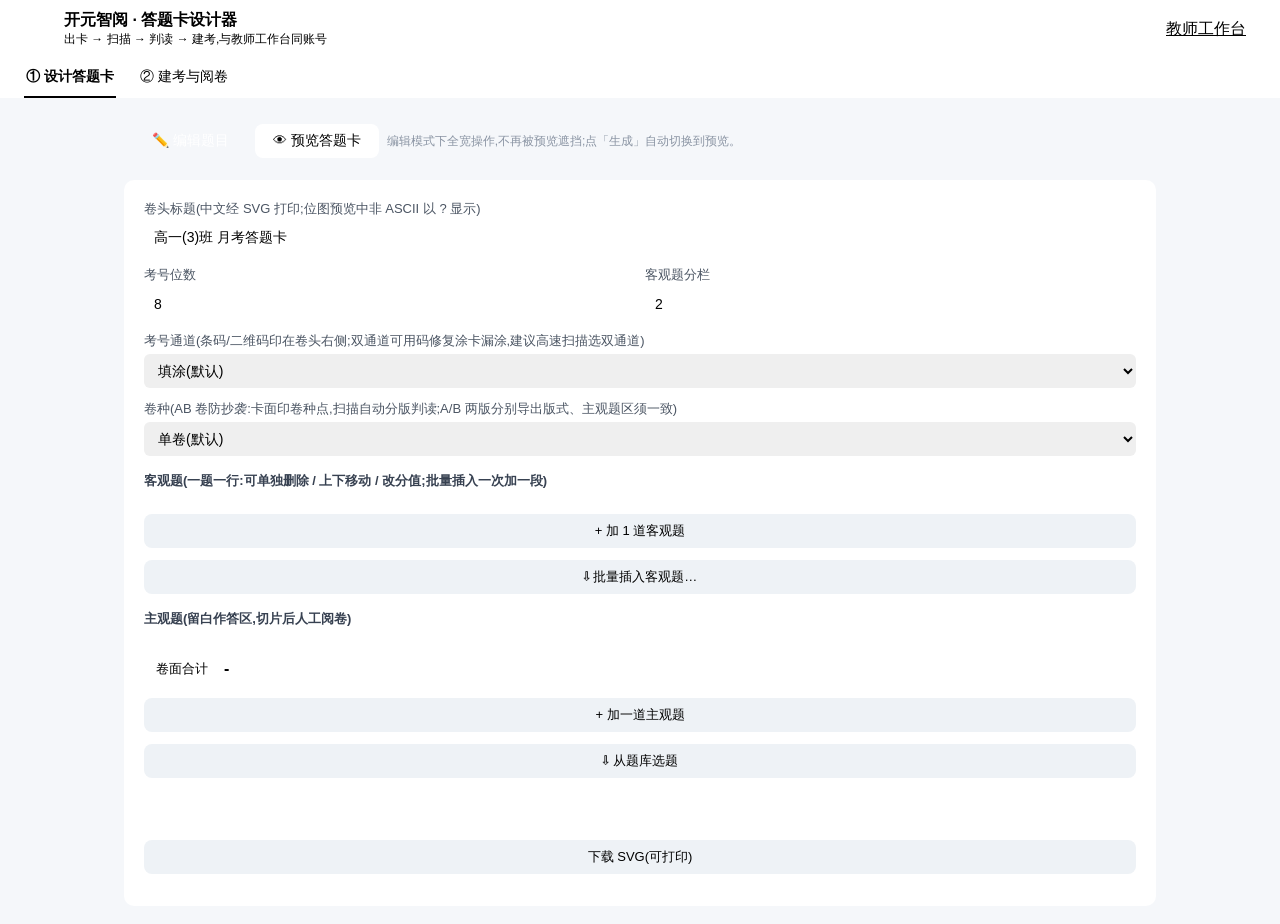
==== web/index.html @ 520ade44 "feat: 现实对齐批(评分颗粒度/按页归组/卷生命周期/AB卷/元数据/复核)" ====
<!DOCTYPE html>
<html lang="zh-CN">
<head>
<meta charset="UTF-8">
<meta name="viewport" content="width=device-width, initial-scale=1">
<title>OpenGrade · 答题卡设计器与考试工作台</title>
<link rel="stylesheet" href="/common.css">
<style>
  * { box-sizing:border-box; }
  body { margin:0; font-family:"Segoe UI","PingFang SC","Microsoft YaHei",sans-serif; color:var(--ink); background:#f5f7fa; }
  header { display:flex; align-items:center; gap:10px; padding:10px 24px; background:#fff; border-bottom:1px solid var(--line); position:sticky; top:0; z-index:10; }
  header .mark { width:30px; height:30px; border-radius:8px; background:var(--brand); color:#fff; display:grid; place-items:center; font-size:15px; font-weight:700; }
  header h1 { margin:0; font-size:16px; }
  header .sub { font-size:12px; color:var(--text2); }
  nav.tabs { display:flex; gap:22px; padding:0 24px; background:#fff; border-bottom:1px solid var(--line); position:sticky; top:51px; z-index:10; }
  nav.tabs button { border:0; background:none; padding:10px 2px; font-size:14px; cursor:pointer; color:var(--ink); border-bottom:2px solid transparent; }
  nav.tabs button.active { color:var(--brand); border-bottom-color:var(--brand); font-weight:600; }
  main { padding:18px 24px; max-width:1080px; margin:0 auto; }
  main[hidden] { display:none; }
  .panel { background:#fff; border:1px solid var(--line); border-radius:10px; padding:20px; }
  /* 双模式:编辑(全宽表单,行按钮永不被预览遮挡)/ 预览(全宽卡面) */
  .modebar { display:flex; gap:8px; align-items:center; margin-bottom:14px; position:sticky; top:96px; z-index:5;
    background:var(--bg); padding:8px 10px; border-radius:8px; }
  .modebar button { padding:8px 18px; border:1px solid var(--line); border-radius:8px; background:#fff; font-size:14px; cursor:pointer; }
  .modebar button.active { background:var(--brand); border-color:var(--brand); color:#fff; }
  #tab-design[data-mode="edit"] .preview-wrap { display:none; }
  #tab-design[data-mode="preview"] .controls { display:none; }
  .preview-wrap { display:grid; gap:8px; align-content:start; }
  .controls { display:grid; gap:12px; }
  label { font-size:13px; color:#4b5563; display:grid; gap:4px; }
  input, select, textarea { padding:8px 10px; border:1px solid var(--line); border-radius:6px; font-size:14px; font-family:inherit; }
  button.primary { padding:10px 14px; border:0; border-radius:8px; background:var(--brand); color:#fff; font-size:14px; cursor:pointer; }
  button.secondary { padding:8px 12px; border:1px solid var(--line); border-radius:8px; background:#eef2f6; color:var(--ink); font-size:13px; cursor:pointer; }
  .spec { display:grid; grid-template-columns:26px 1fr 0.8fr 0.8fr auto auto auto; gap:5px; align-items:center; margin-bottom:5px; }
  .spec input, .spec select { padding:6px; }
  .spec .qno { font-size:12px; color:var(--text2); text-align:center; }
  .spec .know { grid-column:1/-1; }
  .spec .mv { border:0; background:none; color:var(--text2); cursor:pointer; font-size:12px; padding:2px 3px; }
  .spec .mv:hover { color:var(--brand); }
  .del { border:0; background:none; color:var(--bad); cursor:pointer; font-size:15px; }
  .totalbar { display:flex; gap:16px; align-items:center; font-size:13px; color:var(--ink); background:var(--brand-light); border-radius:8px; padding:8px 12px; }
  .totalbar b { color:var(--brand); font-size:16px; }
  .group-title { font-size:13px; font-weight:600; color:#374151; margin-top:4px; }
  .preview { min-height:60vh; overflow:auto; display:grid; place-items:start center; }
  .preview svg { height:84vh; max-width:100%; box-shadow:0 6px 24px rgba(16,24,40,.12); border-radius:4px; background:#fff; }
  .hint { font-size:12px; color:#8a94a3; margin:0; }
  .ok { color:var(--brand); font-size:13px; }
  .err { color:#c2410c; font-size:13px; white-space:pre-wrap; }
  table { width:100%; border-collapse:collapse; font-size:13px; }
  td, th { border-bottom:1px solid var(--line); padding:6px 8px; text-align:left; }
  a { color:var(--brand); }
</style>
</head>
<body>
<header>
  <span class="mark">开</span>
  <div><h1>开元智阅 · 答题卡设计器</h1><div class="sub">出卡 → 扫描 → 判读 → 建考,与教师工作台同账号</div></div>
  <span style="flex:1"></span>
  <a href="/teacher.html">教师工作台</a>
  <span class="u" id="ogUser" style="font-size:13px;color:var(--text2)"></span>
</header>
<nav class="tabs">
  <button class="active" data-tab="design">① 设计答题卡</button>
  <button data-tab="exam">② 建考与阅卷</button>
</nav>

<main id="tab-design" data-mode="edit">
  <div class="modebar">
    <button id="modeEdit" class="active" onclick="setDesignMode('edit')">✏️ 编辑题目</button>
    <button id="modePreview" onclick="setDesignMode('preview')">👁 预览答题卡</button>
    <span class="hint">编辑模式下全宽操作,不再被预览遮挡;点「生成」自动切换到预览。</span>
  </div>
  <section class="panel controls">
    <label>卷头标题(中文经 SVG 打印;位图预览中非 ASCII 以 ? 显示)
      <input id="title" value="高一(3)班 月考答题卡">
    </label>
    <div style="display:grid; grid-template-columns:1fr 1fr; gap:10px">
      <label>考号位数 <input id="reg" type="number" value="8" min="0" max="12"></label>
      <label>客观题分栏 <input id="columns" type="number" value="2" min="1" max="4"></label>
    </div>
    <label>考号通道(条码/二维码印在卷头右侧;双通道可用码修复涂卡漏涂,建议高速扫描选双通道)
      <select id="regMode">
        <option value="fill">填涂(默认)</option>
        <option value="fill+barcode">填涂 + 条码(双通道,推荐)</option>
        <option value="fill+qr">填涂 + 二维码(双通道)</option>
        <option value="barcode">仅条码</option>
        <option value="qr">仅二维码</option>
      </select>
    </label>
    <label>卷种(AB 卷防抄袭:卡面印卷种点,扫描自动分版判读;A/B 两版分别导出版式、主观题区须一致)
      <select id="variant">
        <option value="">单卷(默认)</option>
        <option value="A">A 卷</option>
        <option value="B">B 卷</option>
      </select>
    </label>
    <div class="group-title">客观题(一题一行:可单独删除 / 上下移动 / 改分值;批量插入一次加一段)</div>
    <div id="objSpecs"></div>
    <button class="secondary" onclick="addObj()">+ 加 1 道客观题</button>
    <button class="secondary" onclick="batchObj()">⇩ 批量插入客观题…</button>
    <div class="group-title">主观题(留白作答区,切片后人工阅卷)</div>
    <div id="subSpecs"></div>
    <div class="totalbar">卷面合计 <b id="totalScore">-</b><span class="hint" id="totalDetail"></span></div>
    <button class="secondary" onclick="addSub()">+ 加一道主观题</button>
    <button class="secondary" id="bankPickBtn" onclick="pickBank()">⇩ 从题库选题</button>
    <div id="bankPick" hidden style="border:1px solid var(--line);border-radius:8px;padding:10px;max-height:300px;overflow:auto"></div>
    <button class="primary" id="gen">生成 / 刷新预览</button>
    <button class="secondary" id="download" disabled>下载 SVG(可打印)</button>
    <div class="err" id="designMsg"></div>
  </section>
  <div class="preview-wrap">
    <div id="pageTabs" class="hint no-print" style="min-height:20px"></div>
    <div style="display:flex; gap:8px" class="no-print">
      <button class="secondary" onclick="setDesignMode('edit')">✏️ 返回编辑</button>
      <span style="flex:1"></span>
      <button class="secondary" id="download2" onclick="document.getElementById('download').click()" disabled>下载 SVG(可打印)</button>
    </div>
    <section class="panel preview" id="preview">点击"生成"预览</section>
  </div>
</main>

<main id="tab-exam" hidden>
  <section class="panel controls">
    <div class="group-title">创建考试</div>
    <label>版式 JSON(设计器生成的可整段粘贴过来)
      <textarea id="examLayout" rows="8" placeholder='{"version":2, ...}'></textarea>
    </label>
    <label>客观题参考答案(JSON 数组,如 ["A","T","AC",...];判断题用 T/F,多选题如 "AC")
      <textarea id="examKey" rows="3" placeholder='["A","B","T",...]'></textarea>
    </label>
    <button class="secondary" onclick="bankKey()">⇩ 从题库带出客观题答案</button>
    <span class="hint">按版式题序生成;未从题库插入的题为 ?,请手工补齐后使用(会覆盖上面文本框)</span>
    <label>学科(教师按学科过滤考试,如 数学/语文/英语)
      <input id="examSubject" placeholder="数学">
    </label>
    <label>学生名册(可选,JSON 数组或 CSV"考号,姓名,班级";用于异常卷考号推荐指派)
      <textarea id="examRoster" rows="3" placeholder='[{"reg":"20250001","name":"李雷","class":"三年二班"}] 或 20250001,李雷,三年二班'></textarea>
    </label>
    <label>二值化方式
      <select id="threshold"><option value="otsu">全局 Otsu(常规扫描)</option><option value="adaptive">局部自适应(阴影/翻拍)</option></select>
    </label>
    <label>整卷扫描件(可多选;多页版式每名学生连续上传全部页,按份扫描的自然顺序即可)
      <input id="examImages" type="file" accept="image/png,image/jpeg" multiple>
    </label>
    <button class="primary" id="createExam">创建考试并切片</button>
    <p class="hint">也可在<a href="/teacher.html" target="_blank">教师工作台 → 新建考试</a>创建(版式已自动同步)。</p>
    <div class="err" id="examMsg"></div>
  </section>
  <section class="panel" style="flex:1">
    <div class="group-title">已创建的考试(数据在本机 data/ 目录)</div>
    <table id="examList"><tr><th>考试</th><th>时间</th><th>卷数</th><th>题型</th><th></th></tr></table>
  </section>
</main>

<script src="/common.js"></script>
<script>
const $ = id => document.getElementById(id);
OG.init();

// —— Tab 切换 ——
document.querySelectorAll("nav.tabs button").forEach(b => b.onclick = () => {
  document.querySelectorAll("nav.tabs button").forEach(x => x.classList.toggle("active", x === b));
  $("tab-design").hidden = b.dataset.tab !== "design";
  $("tab-exam").hidden = b.dataset.tab !== "exam";
  if (b.dataset.tab === "exam") refreshExams();
});

// —— 设计器:逐题编辑(一题一行,可单独删除/上下移动;批量插入一次加一段)——
function addObj(kind = "choice", options = 4, score = 2, knowledge = "") {
  const div = document.createElement("div");
  div.className = "spec";
  div.innerHTML = `
    <span class="qno"></span>
    <select class="k" title="题型">
      <option value="choice">单选</option><option value="judge">判断</option><option value="multiple">多选</option>
    </select>
    <input type="number" class="o" value="${options}" min="2" max="6" title="选项数">
    <input type="number" class="s" value="${score}" min="0.5" step="0.5" title="分值">
    <button class="mv" title="上移" onclick="moveSpec(this,-1)">▲</button>
    <button class="mv" title="下移" onclick="moveSpec(this,1)">▼</button>
    <button class="del" title="删除本题" onclick="delSpec(this)">×</button>
    <input type="text" class="kn know" placeholder="知识点标签(可空,多个用 , 或 、 分隔,如 函数、导数)" title="用于学情掌握度分析">`;
  div.querySelector(".k").value = kind;
  if (knowledge) div.querySelector(".kn").value = knowledge;
  syncObjRow(div);
  $("objSpecs").appendChild(div);
  refreshQnos(); updateTotal();
  return div;
}
function syncObjRow(div) {
  div.querySelector(".o").style.visibility = div.querySelector(".k").value === "judge" ? "hidden" : "visible";
  div.querySelector(".k").onchange = e => syncObjRow(e.target.closest(".spec"));
}
function batchObj() {
  const n = parseInt(prompt("批量插入几道客观题?(插入到列表末尾)", "20"), 10);
  if (!n || n < 1) return;
  const kind = (prompt("题型:choice(单选)/ judge(判断)/ multiple(多选)", "choice") || "choice").trim();
  const options = parseInt(prompt("每题选项数(判断题忽略)", "4"), 10) || 4;
  const score = parseFloat(prompt("每题分值", "2")) || 2;
  for (let i = 0; i < n; i++) addObj(kind, options, score);
}
function moveSpec(btn, dir) {
  const row = btn.closest(".spec"), parent = row.parentNode;
  if (dir < 0 && row.previousElementSibling) parent.insertBefore(row, row.previousElementSibling);
  if (dir > 0 && row.nextElementSibling) parent.insertBefore(row.nextElementSibling, row);
  refreshQnos();
}
function delSpec(btn) {
  btn.closest(".spec").remove();
  refreshQnos(); updateTotal();
}
function refreshQnos() {
  [...$("objSpecs").querySelectorAll(".spec")].forEach((row, i) => row.querySelector(".qno").textContent = i + 1);
}
// 卷面总分实时统计(客观分值之和 + 主观分值,拆小问取小问之和)
function updateTotal() {
  let n = 0, objTotal = 0, subTotal = 0;
  [...$("objSpecs").querySelectorAll(".spec")].forEach(row => {
    n++; objTotal += parseFloat(row.querySelector(".s").value) || 0;
  });
  [...$("subSpecs").querySelectorAll(".spec")].forEach(row => {
    n++;
    const parts = row.querySelector(".p").value.split(/[,，\s]+/).map(parseFloat).filter(x => x > 0);
    subTotal += parts.length ? parts.reduce((a, b) => a + b, 0) : (parseFloat(row.querySelector(".s").value) || 0);
  });
  const total = objTotal + subTotal;
  $("totalScore").textContent = total > 0 ? total + " 分" : "-";
  $("totalDetail").textContent = n ? `共 ${n} 题(客观 ${objTotal} 分 + 主观 ${subTotal} 分)` : "尚未添加题目";
}
function addSub(kind = "fillblank", label = "", score = 5, height = 16, parts = "", elective = "", knowledge = "") {
  const div = document.createElement("div");
  div.className = "spec";
  div.innerHTML = `
    <span class="qno"></span>
    <select class="k"><option value="fillblank">填空</option><option value="subjective">解答</option></select>
    <input type="text" class="l" value="${label}" placeholder="题干(可空)">
    <input type="number" class="s" value="${score}" title="满分">
    <button class="mv" title="上移" onclick="moveSpec(this,-1)">▲</button>
    <button class="mv" title="下移" onclick="moveSpec(this,1)">▼</button>
    <button class="del" title="删除本题" onclick="delSpec(this)">×</button>
    <input type="number" class="h" value="${height}" min="4" max="120" title="作答区高度 mm" style="grid-column:span 2">
    <input type="text" class="p" value="${parts}" placeholder="拆小问分值,如 6,5,6(留空=整题一问)">
    <input type="text" class="e" value="${elective}" placeholder="选做组(如 A;同组题互为多选一,2~4 道)" title="选做题:卡面印题号区,判分只取学生涂选的题">
    <input type="text" class="kn know" placeholder="知识点标签(可空,多个用 , 或 、 分隔)" title="用于学情掌握度分析">`;
  div.querySelector(".k").value = kind;
  if (knowledge) div.querySelector(".kn").value = knowledge;
  $("subSpecs").appendChild(div);
  updateTotal();
  return div;
}
for (let i = 0; i < 20; i++) addObj("choice", 4, 2);
for (let i = 0; i < 5; i++) addObj("judge", 2, 2);
for (let i = 0; i < 5; i++) addObj("multiple", 4, 2);
addSub("fillblank", "", 5, 16); addSub("subjective", "", 10, 42);

function buildLayout() {
  const questions = [];
  [...$("objSpecs").children].forEach((d, i) => {
    const kind = d.querySelector(".k").value;
    const options = +d.querySelector(".o").value, score = +d.querySelector(".s").value;
    const knowledge = d.querySelector(".kn").value.trim();
    const bankId = d.dataset.bankId || "";
    questions.push({ kind, options, score, knowledge, bankId });
  });
  const subjectives = [...$("subSpecs").children].map(d => {
    const subj = {
      kind: d.querySelector(".k").value, label: d.querySelector(".l").value,
      score: +d.querySelector(".s").value, heightMM: +d.querySelector(".h").value,
      knowledge: d.querySelector(".kn").value.trim(),
    };
    const parts = d.querySelector(".p").value.split(/[,，\s]+/).map(x => parseFloat(x)).filter(x => x > 0);
    if (parts.length) subj.parts = parts.map(s => ({ score: s })); // 版式 v3:一道大题拆多问分别给分
    const elective = d.querySelector(".e").value.trim();
    if (elective) subj.elective = elective; // 版式 v3:同组选做题,判分只取学生所涂题号
    if (d.dataset.bankId) subj.bankId = d.dataset.bankId; // 题库选题:建考后回记使用史
    return subj;
  });
  const regMode = $("regMode").value;
  const layout = { version: 2, title: $("title").value, regDigits: +$("reg").value, regMode, columns: +$("columns").value, questions, subjectives };
  if ($("variant").value) layout.variant = $("variant").value; // AB 卷:导出带卷种,母版即印卷种点(白卡也可分版)
  return layout;
}

// —— 校本题库选题:插入版式(题型/选项/分值/知识点随题带出),客观题答案随题记录 ——
let bankCache = [];
async function pickBank() {
  const box = $("bankPick");
  if (!box.hidden) { box.hidden = true; return; }
  box.hidden = false;
  box.innerHTML = `<p class="hint">题库加载中…(先到「教师工作台 → 题库」录入)</p>`;
  try { bankCache = await (await fetch("/api/v1/bank")).json(); } catch (e) { bankCache = []; }
  if (!bankCache.length) { box.innerHTML = `<p class="hint">题库为空。到「教师工作台 → 题库」录入后即可在此选题。</p>`; return; }
  const kn = { choice: "单选", judge: "判断", multiple: "多选", fillblank: "填空", subjective: "解答" };
  box.innerHTML = bankCache.map(it => `<label style="display:block;font-size:13px;padding:3px 0">
      <input type="checkbox" data-id="${it.id}">
      [${kn[it.kind] || it.kind}${it.options ? " " + it.options + "选" : ""} ${it.score || "?"} 分] ${it.stem || "(无题干)"}
      <span class="hint">答:${it.answer || "-"} · ${it.knowledge || ""}${it.difficulty ? " · " + it.difficulty : ""}</span>
    </label>`).join("") + `<button class="primary" onclick="insertBank()">插入所选</button> <span class="hint" id="pickMsg"></span>`;
}
function insertBank() {
  const boxes = [...document.querySelectorAll("#bankPick input[type=checkbox]:checked")];
  let n = 0;
  for (const cb of boxes) {
    const it = bankCache.find(x => x.id === cb.dataset.id);
    if (!it) continue;
    if (it.kind === "fillblank" || it.kind === "subjective") {
      const div = addSub(it.kind, it.stem, it.score || (it.kind === "fillblank" ? 5 : 10),
        it.kind === "fillblank" ? 16 : 42, "", "", it.knowledge);
      div.dataset.answer = it.answer || "";
      div.dataset.bankId = it.id; // 建考后自动回记「被本场考试使用」
    } else {
      const div = addObj(it.kind, it.options || 4, it.score || 2, it.knowledge);
      div.dataset.answer = it.answer || "";
      div.dataset.bankId = it.id;
    }
    n++;
  }
  $("pickMsg").textContent = `已插入 ${n} 题。客观题答案在「建考与阅卷」页用「从题库带出客观题答案」一键生成。`;
}

// 按当前版式客观题题序从题库带出参考答案(dataset.answer 随题库插入记录;缺答案的题为 ?)
function bankKey() {
  const key = [];
  [...$("objSpecs").children].forEach(d => { // 逐题模式:一题一行
    key.push(d.dataset.answer || "?");
  });
  $("examKey").value = JSON.stringify(key);
  $("examMsg").className = "ok";
  $("examMsg").textContent = `已按题库带出 ${key.length} 道客观题答案(?处请手工补齐)。`;
  stashLastKey();
}
// 答案随版式同步到教师工作台(og.lastKey):工作台「载入最近版式」时一并带出,建考零手填
function stashLastKey() {
  const raw = $("examKey").value.trim();
  if (!raw) return;
  try {
    const arr = JSON.parse(raw);
    if (Array.isArray(arr) && arr.every(v => typeof v === "string")) {
      localStorage.setItem("og.lastKey", JSON.stringify(arr.map(v => v.toUpperCase())));
    }
  } catch (_) { /* 手填中的半成品不阻断 */ }
}

let currentSVG = null;
function setDesignMode(mode) {
  const main = document.getElementById("tab-design");
  main.dataset.mode = mode;
  document.getElementById("modeEdit").classList.toggle("active", mode === "edit");
  document.getElementById("modePreview").classList.toggle("active", mode === "preview");
}
let pageCount = 1, pageNow = 1;
async function gen() {
  $("designMsg").textContent = "";
  const res = await fetch(`/api/v1/cards?page=${pageNow}`, { method: "POST", headers: { "Content-Type": "application/json" }, body: JSON.stringify({ layout: buildLayout() }) });
  if (!res.ok) { $("designMsg").className = "err"; $("designMsg").textContent = (await res.json()).error; return; }
  pageCount = +(res.headers.get("X-Pages") || 1);
  currentSVG = await res.text();
  $("preview").innerHTML = currentSVG;
  $("pageTabs").innerHTML = pageCount > 1
    ? `版式自动分 ${pageCount} 页(每生需连续扫描上传 ${pageCount} 页):` +
      [...Array(pageCount)].map((_, i) => `<button class="ghost ${i + 1 === pageNow ? 'primary' : ''}" style="margin-left:6px" onclick="gotoPage(${i + 1})">第 ${i + 1} 页</button>`).join("")
    : "";
  $("download").disabled = false;
  $("download2").disabled = false;
  $("examLayout").value = JSON.stringify(buildLayout());
  localStorage.setItem("og.lastLayout", $("examLayout").value); // 供教师工作台「新建考试」一键载入
  setDesignMode("preview"); // 生成成功自动切到预览
  $("designMsg").className = "ok";
  $("designMsg").textContent = pageCount > 1
    ? `已生成。内容超出单页,已自动分 ${pageCount} 页(A4):第 2 页起重印考号与条码,扫描时每名学生连续 ${pageCount} 页上传即可。版式 JSON 已同步到「建考与阅卷」页。`
    : "已生成。版式 JSON 已同步到「建考与阅卷」页。";
}
async function gotoPage(k) { pageNow = k; await gen(); }
$("gen").onclick = () => { pageNow = 1; return gen(); };
$("download").onclick = () => {
  const blob = new Blob([currentSVG], { type: "image/svg+xml" });
  const a = document.createElement("a");
  a.href = URL.createObjectURL(blob); a.download = "opengrade-sheet.svg"; a.click();
  URL.revokeObjectURL(a.href);
};

// —— 建考与阅卷 ——
$("createExam").onclick = async () => {
  $("examMsg").className = "err"; $("examMsg").textContent = "";
  try {
    const layout = JSON.parse($("examLayout").value);
    const key = JSON.parse($("examKey").value);
    const files = $("examImages").files;
    if (!files.length) throw new Error("请选择至少一张整卷扫描件");
    const fd = new FormData();
    fd.append("layout", JSON.stringify(layout));
    fd.append("key", JSON.stringify(key));
    fd.append("threshold", $("threshold").value);
    const rosterText = $("examRoster").value.trim();
    if (rosterText) fd.append("roster", rosterText);
    if ($("examSubject").value.trim()) fd.append("subject", $("examSubject").value.trim());
    for (const f of files) fd.append("images", f);
    const r = await fetch("/api/v1/exams", { method: "POST", body: fd });
    const j = await r.json();
    if (!r.ok) throw new Error(j.error);
    $("examMsg").className = "ok";
    $("examMsg").textContent = `考试 ${j.id} 已创建:${j.students} 卷,客观 ${j.objectiveCount} 题,主观 ${j.subjectiveCount} 题。`;
    refreshExams();
  } catch (e) { $("examMsg").textContent = e.message; }
};

async function refreshExams() {
  const list = await (await fetch("/api/v1/exams")).json();
  const t = $("examList");
  t.innerHTML = "<tr><th>考试</th><th>时间</th><th>卷数</th><th>题型</th><th>操作</th></tr>";
  for (const e of list) {
    const tr = document.createElement("tr");
    tr.innerHTML = `<td>${e.id}</td><td>${e.createdAt}</td><td>${e.students}</td>
      <td>${e.subject ? e.subject + " · " : ""}客观 ${e.objective} + 主观 ${e.subjective}</td>
      <td style="display:flex;gap:12px;flex-wrap:wrap;align-items:center">
        <a href="/grader.html?exam=${e.id}">阅卷</a>
        <a href="/api/v1/exams/${e.id}/export.xlsx">成绩册</a>
        <details class="more"><summary>更多</summary><div class="menu">
          <a href="/api/v1/exams/${e.id}/review.pptx">讲评课件</a>
          <a href="/api/v1/exams/${e.id}/export.zip">数据包</a>
          <a href="#" class="danger" onclick="delExam('${e.id}');return false">删除</a>
        </div></details>
      </td>`;
    t.appendChild(tr);
  }
  if (!list.length) t.insertAdjacentHTML("beforeend", "<tr><td colspan='5'><div class='empty' style='padding:26px 0'><div class='pic'>🗂️</div>当前暂无考试~ 先在设计页生成版式,再回到本页创建考试</div></td></tr>");
}
async function delExam(id) {
  if (!confirm(`删除考试 ${id} 及其全部数据?此操作不可恢复。`)) return;
  const r = await fetch(`/api/v1/exams/${id}`, { method: "DELETE" });
  if (r.ok) refreshExams();
}
</script>
</body>
</html>
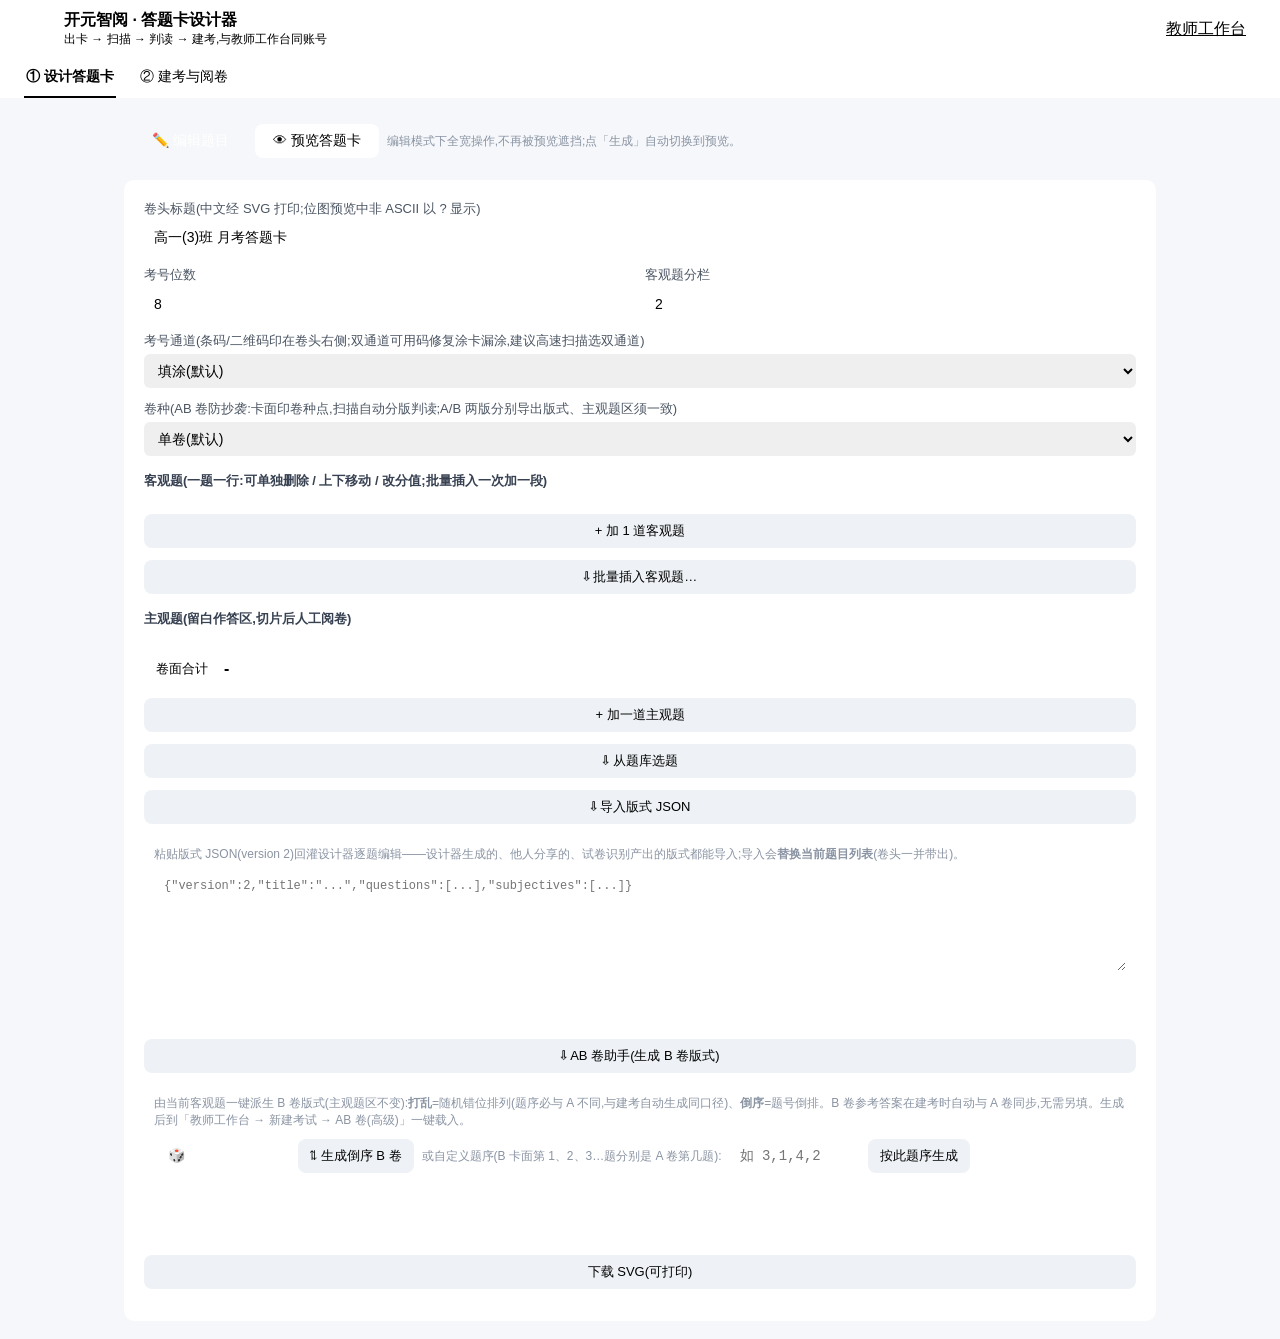
==== commit 5172888c: "feat(server): 强化安全与可靠性(PBKDF2 升级、登录限速、备份恢复、原子落盘)" ====
--- a/web/index.html
+++ b/web/index.html
@@ -104,6 +104,27 @@
     <button class="secondary" onclick="addSub()">+ 加一道主观题</button>
     <button class="secondary" id="bankPickBtn" onclick="pickBank()">⇩ 从题库选题</button>
     <div id="bankPick" hidden style="border:1px solid var(--line);border-radius:8px;padding:10px;max-height:300px;overflow:auto"></div>
+    <button class="secondary" onclick="toggleImportPanel()">⇩ 导入版式 JSON</button>
+    <div id="importPanel" hidden style="border:1px solid var(--line);border-radius:8px;padding:10px;display:grid;gap:8px">
+      <p class="hint">粘贴版式 JSON(version 2)回灌设计器逐题编辑——设计器生成的、他人分享的、试卷识别产出的版式都能导入;导入会<b>替换当前题目列表</b>(卷头一并带出)。</p>
+      <textarea id="importJSON" rows="6" placeholder='{"version":2,"title":"...","questions":[...],"subjectives":[...]}' style="font-family:monospace;font-size:12px"></textarea>
+      <div style="display:flex;gap:8px;align-items:center">
+        <button class="primary" onclick="importLayoutJSON()">导入并重建题目</button>
+        <span class="hint" id="importMsg"></span>
+      </div>
+    </div>
+    <button class="secondary" onclick="toggleABHelper()">⇩ AB 卷助手(生成 B 卷版式)</button>
+    <div id="abHelper" hidden style="border:1px solid var(--line);border-radius:8px;padding:10px;display:grid;gap:8px">
+      <p class="hint">由当前客观题一键派生 B 卷版式(主观题区不变):<b>打乱</b>=随机错位排列(题序必与 A 不同,与建考自动生成同口径)、<b>倒序</b>=题号倒排。B 卷参考答案在建考时自动与 A 卷同步,无需另填。生成后到「教师工作台 → 新建考试 → AB 卷(高级)」一键载入。</p>
+      <div style="display:flex;gap:8px;align-items:center;flex-wrap:wrap">
+        <button class="primary" onclick="makeBV('shuffle')">🎲 生成打乱 B 卷</button>
+        <button class="secondary" onclick="makeBV('reverse')">⇅ 生成倒序 B 卷</button>
+        <span class="hint">或自定义题序(B 卡面第 1、2、3…题分别是 A 卷第几题):</span>
+        <input id="abOrder" placeholder="如 3,1,4,2" style="width:130px;font-family:monospace">
+        <button class="secondary" onclick="makeBV('custom')">按此题序生成</button>
+      </div>
+      <div class="hint" id="abResult"></div>
+    </div>
     <button class="primary" id="gen">生成 / 刷新预览</button>
     <button class="secondary" id="download" disabled>下载 SVG(可打印)</button>
     <div class="err" id="designMsg"></div>
@@ -125,8 +146,8 @@
     <label>版式 JSON(设计器生成的可整段粘贴过来)
       <textarea id="examLayout" rows="8" placeholder='{"version":2, ...}'></textarea>
     </label>
-    <label>客观题参考答案(JSON 数组,如 ["A","T","AC",...];判断题用 T/F,多选题如 "AC")
-      <textarea id="examKey" rows="3" placeholder='["A","B","T",...]'></textarea>
+    <label>客观题参考答案(可留空后补;JSON 数组如 ["A","T","AC",...];判断题用 T/F,多选题如 "AC";空位填 "" 表示该题不判分)
+      <textarea id="examKey" rows="3" placeholder='["A","B","T",...] 或留空(考试详情可后补)'></textarea>
     </label>
     <button class="secondary" onclick="bankKey()">⇩ 从题库带出客观题答案</button>
     <span class="hint">按版式题序生成;未从题库插入的题为 ?,请手工补齐后使用(会覆盖上面文本框)</span>
@@ -139,8 +160,8 @@
     <label>二值化方式
       <select id="threshold"><option value="otsu">全局 Otsu(常规扫描)</option><option value="adaptive">局部自适应(阴影/翻拍)</option></select>
     </label>
-    <label>整卷扫描件(可多选;多页版式每名学生连续上传全部页,按份扫描的自然顺序即可)
-      <input id="examImages" type="file" accept="image/png,image/jpeg" multiple>
+    <label>整卷扫描件(可选;现在不传=先建档,考后到教师工作台「考试详情 → 扫描上传」续传;支持 PNG/JPG/多页 PDF)
+      <input id="examImages" type="file" accept="image/png,image/jpeg,application/pdf" multiple>
     </label>
     <button class="primary" id="createExam">创建考试并切片</button>
     <p class="hint">也可在<a href="/teacher.html" target="_blank">教师工作台 → 新建考试</a>创建(版式已自动同步)。</p>
@@ -329,14 +350,18 @@
   $("examMsg").textContent = `已按题库带出 ${key.length} 道客观题答案(?处请手工补齐)。`;
   stashLastKey();
 }
-// 答案随版式同步到教师工作台(og.lastKey):工作台「载入最近版式」时一并带出,建考零手填
+// 答案随版式同步到教师工作台(og.lastKey):工作台「载入最近版式」时一并带出,建考零手填。
+// 存储带版式指纹与题数:工作台载入时校验,版式变更后不再把旧答案按下标套进新题序
+// (否则全班按错答案判分)。
 function stashLastKey() {
   const raw = $("examKey").value.trim();
   if (!raw) return;
   try {
     const arr = JSON.parse(raw);
+    const layout = $("examLayout").value.trim();
     if (Array.isArray(arr) && arr.every(v => typeof v === "string")) {
-      localStorage.setItem("og.lastKey", JSON.stringify(arr.map(v => v.toUpperCase())));
+      const payload = { sig: layout ? OG.strHash(layout) : "", n: arr.length, arr: arr.map(v => v.toUpperCase()) };
+      localStorage.setItem("og.lastKey", JSON.stringify(payload));
     }
   } catch (_) { /* 手填中的半成品不阻断 */ }
 }
@@ -384,9 +409,16 @@
   $("examMsg").className = "err"; $("examMsg").textContent = "";
   try {
     const layout = JSON.parse($("examLayout").value);
-    const key = JSON.parse($("examKey").value);
+    // 与工作台「新建考试」同口径:答案与扫描件都可后补(创建即建档),
+    // 扫描件支持 PNG/JPG/PDF,考后到教师工作台「考试详情」批量上传。
+    let key = [];
+    const keyRaw = $("examKey").value.trim();
+    if (keyRaw) {
+      try { key = JSON.parse(keyRaw); } catch (_) { throw new Error("参考答案不是合法 JSON 数组(可留空后补,如 [\"A\",\"B\",\"T\"]"); }
+    } else {
+      key = new Array((layout.questions || []).length).fill("");
+    }
     const files = $("examImages").files;
-    if (!files.length) throw new Error("请选择至少一张整卷扫描件");
     const fd = new FormData();
     fd.append("layout", JSON.stringify(layout));
     fd.append("key", JSON.stringify(key));
@@ -399,7 +431,7 @@
     const j = await r.json();
     if (!r.ok) throw new Error(j.error);
     $("examMsg").className = "ok";
-    $("examMsg").textContent = `考试 ${j.id} 已创建:${j.students} 卷,客观 ${j.objectiveCount} 题,主观 ${j.subjectiveCount} 题。`;
+    $("examMsg").textContent = `考试 ${j.id} 已创建(${j.stageLabel}):${j.students} 卷,客观 ${j.objectiveCount} 题,主观 ${j.subjectiveCount} 题。后续到教师工作台「考试详情」上传扫描件/补答案。`;
     refreshExams();
   } catch (e) { $("examMsg").textContent = e.message; }
 };
@@ -428,7 +460,10 @@
 async function delExam(id) {
   if (!confirm(`删除考试 ${id} 及其全部数据?此操作不可恢复。`)) return;
   const r = await fetch(`/api/v1/exams/${id}`, { method: "DELETE" });
-  if (r.ok) refreshExams();
+  if (r.ok) { refreshExams(); return; }
+  let err = `删除失败(HTTP ${r.status})`;
+  try { err = (await r.json()).error || err; } catch (_) {}
+  alert(err + (r.status === 403 ? "(仅管理员/年级组长可删除;教师请到工作台操作)" : ""));
 }
 </script>
 </body>
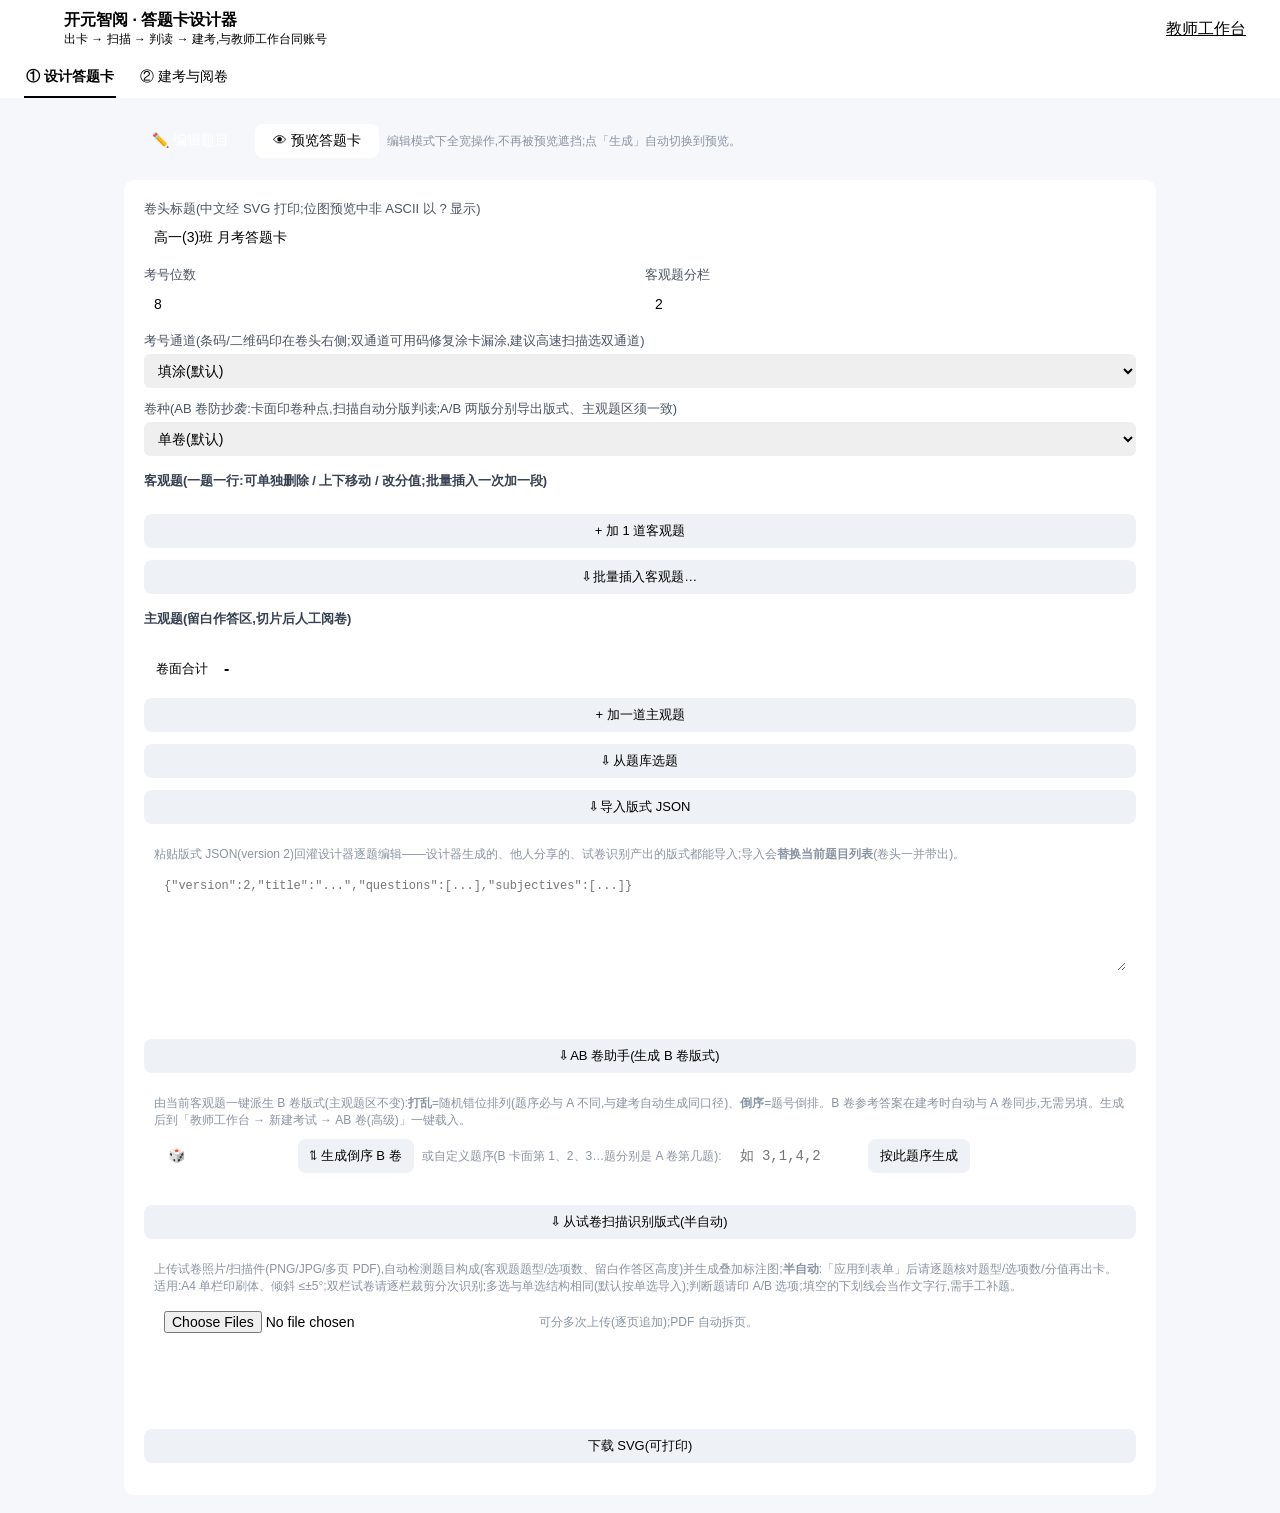
==== commit 512bc29d: "feat(omr): 新增试卷版面分析,支持半自动识别题目构成出卡" ====
--- a/web/index.html
+++ b/web/index.html
@@ -125,6 +125,17 @@
       </div>
       <div class="hint" id="abResult"></div>
     </div>
+    <button class="secondary" onclick="togglePaperScan()">⇩ 从试卷扫描识别版式(半自动)</button>
+    <div id="paperScan" hidden style="border:1px solid var(--line);border-radius:8px;padding:10px;display:grid;gap:8px">
+      <p class="hint">上传试卷照片/扫描件(PNG/JPG/多页 PDF),自动检测题目构成(客观题题型/选项数、留白作答区高度)并生成叠加标注图;<b>半自动</b>:「应用到表单」后请逐题核对题型/选项数/分值再出卡。适用:A4 单栏印刷体、倾斜 ≤±5°;双栏试卷请逐栏裁剪分次识别;多选与单选结构相同(默认按单选导入);判断题请印 A/B 选项;填空的下划线会当作文字行,需手工补题。</p>
+      <div style="display:flex;gap:8px;align-items:center;flex-wrap:wrap">
+        <input id="paperFile" type="file" accept="image/png,image/jpeg,application/pdf" multiple>
+        <button class="primary" id="paperAnalyzeBtn" onclick="analyzePaper()">开始识别</button>
+        <span class="hint">可分多次上传(逐页追加);PDF 自动拆页。</span>
+      </div>
+      <div class="err" id="paperMsg"></div>
+      <div id="paperResult" style="display:grid;gap:8px"></div>
+    </div>
     <button class="primary" id="gen">生成 / 刷新预览</button>
     <button class="secondary" id="download" disabled>下载 SVG(可打印)</button>
     <div class="err" id="designMsg"></div>
@@ -337,6 +348,162 @@
     n++;
   }
   $("pickMsg").textContent = `已插入 ${n} 题。客观题答案在「建考与阅卷」页用「从题库带出客观题答案」一键生成。`;
+}
+
+// —— 导入版式 JSON:反向回灌表单行(任何来源的版式都能回设计器继续编辑)——
+function toggleImportPanel() { $("importPanel").hidden = !$("importPanel").hidden; }
+function importLayoutJSON() {
+  const msg = $("importMsg");
+  msg.textContent = "";
+  let l;
+  try { l = JSON.parse($("importJSON").value); } catch (e) { msg.textContent = "JSON 无法解析:" + e.message; return; }
+  if (!l || typeof l !== "object" || (!l.questions && !l.subjectives)) { msg.textContent = "版式里没有题目(questions/subjectives 均为空)。"; return; }
+  try {
+    applyLayoutToForm(l);
+    msg.textContent = `已导入:客观 ${l.questions ? l.questions.length : 0} 题、主观 ${l.subjectives ? l.subjectives.length : 0} 题,点「生成 / 刷新预览」查看。`;
+  } catch (e) { msg.textContent = e.message; }
+}
+
+// applyLayoutToForm 把版式 JSON 重建为表单行(导入与「从试卷识别」共用;抛错则不落任何行)。
+function applyLayoutToForm(l) {
+  for (const q of (l.questions || [])) {
+    if (!["choice", "judge", "multiple"].includes(q.kind)) throw new Error(`客观题题型只能是 choice/judge/multiple(得到 ${JSON.stringify(q.kind)})`);
+    if (!Number.isFinite(+q.options) && q.kind !== "judge") throw new Error("客观题缺少选项数(options)");
+  }
+  for (const s of (l.subjectives || [])) {
+    if (!["fillblank", "subjective"].includes(s.kind)) throw new Error(`主观题题型只能是 fillblank/subjective(得到 ${JSON.stringify(s.kind)})`);
+  }
+  $("objSpecs").innerHTML = ""; $("subSpecs").innerHTML = "";
+  for (const q of (l.questions || [])) {
+    const div = addObj(q.kind, q.kind === "judge" ? 2 : (+q.options || 4), +q.score || 1, q.knowledge || "");
+    if (q.bankId) div.dataset.bankId = q.bankId;
+  }
+  for (const s of (l.subjectives || [])) {
+    const parts = (s.parts || []).map(p => +p.score || 0).filter(x => x > 0).join(",");
+    const div = addSub(s.kind, s.label || "", +s.score || (s.kind === "fillblank" ? 5 : 10),
+      +s.heightMM || (s.kind === "fillblank" ? 16 : 42), parts, s.elective || "", s.knowledge || "");
+    if (s.bankId) div.dataset.bankId = s.bankId;
+  }
+  if (typeof l.title === "string") $("title").value = l.title;
+  if (l.regDigits !== undefined && l.regDigits !== null && l.regDigits !== "") $("reg").value = l.regDigits;
+  if (l.regMode) $("regMode").value = l.regMode;
+  if (l.columns !== undefined && l.columns !== null && l.columns !== "") $("columns").value = l.columns;
+  $("variant").value = l.variant || "";
+  refreshQnos(); updateTotal();
+}
+
+// —— AB 卷助手:由当前客观题派生 B 卷版式(与建考服务端 abAuto 同口径:客观题错位排列,主观题不变)——
+function toggleABHelper() { $("abHelper").hidden = !$("abHelper").hidden; }
+function shuffledDerangement(n) { // Fisher-Yates 后验无固定点:B 卷题序必与 A 不同(128 次重抽兜底)
+  for (let t = 0; t < 128; t++) {
+    const p = [...Array(n).keys()];
+    for (let i = n - 1; i > 0; i--) {
+      const j = Math.floor(Math.random() * (i + 1));
+      [p[i], p[j]] = [p[j], p[i]];
+    }
+    if (p.every((v, i) => v !== i)) return p;
+  }
+  return [...Array(n).keys()].reverse();
+}
+function makeBV(mode) {
+  const out = $("abResult");
+  const layout = buildLayout();
+  const n = layout.questions.length;
+  if (n < 2) { out.textContent = "客观题不足 2 道,打乱题序没有意义(加题或直接用单卷)。"; return; }
+  let perm0; // 0-based:B 卡面第 i 题 = A 卷第 perm0[i]+1 题
+  if (mode === "shuffle") perm0 = shuffledDerangement(n);
+  else if (mode === "reverse") perm0 = [...Array(n).keys()].reverse();
+  else {
+    perm0 = ($("abOrder").value || "").split(/[,，\s]+/).filter(Boolean).map(x => parseInt(x, 10) - 1);
+    if (perm0.length !== n || new Set(perm0).size !== n || perm0.some(v => !(v >= 0 && v < n))) {
+      out.textContent = `自定义题序必须是 1~${n} 的排列(共 ${n} 个数)。`; return;
+    }
+  }
+  const a = JSON.parse(JSON.stringify(layout)); a.variant = "A";
+  const b = JSON.parse(JSON.stringify(layout)); b.variant = "B";
+  b.questions = perm0.map(src => layout.questions[src]);
+  const order = perm0.map(v => v + 1); // 题序对照:B 卡面第 i 题 → 规范题号
+  localStorage.setItem("og.lastLayoutAB", JSON.stringify({ a, b, order }));
+  out.innerHTML = `✓ 已生成 B 卷并写入本机(题序对照 <b style="font-family:monospace">${order.join(",")}</b>)。` +
+    `到「教师工作台 → 新建考试 → AB 卷(高级)」点「⇩ 载入设计器 B 卷版式」即可零手填建考;` +
+    `<a href="#" onclick="copyBJSON();return false">复制 B 卷版式 JSON</a>。`;
+}
+async function copyBJSON() {
+  const p = JSON.parse(localStorage.getItem("og.lastLayoutAB") || "null");
+  if (!p) return;
+  try {
+    await navigator.clipboard.writeText(JSON.stringify(p.b));
+    $("abResult").innerHTML += ` <span class="ok">已复制到剪贴板。</span>`;
+  } catch (e) {
+    $("abResult").innerHTML += ` 复制失败(浏览器剪贴板限制),可在工作台一键载入。`;
+  }
+}
+
+// —— 从试卷扫描识别:半自动版面分析(服务端检测 + 叠加图 + 人工确认)——
+// 检测草稿逐页累计(可分多次上传);「应用到表单」复用 applyLayoutToForm 反向回灌,
+// 之后走既有 gen() 出卡 → 建考/AB 助手全链路,零新链路。
+function togglePaperScan() { $("paperScan").hidden = !$("paperScan").hidden; }
+let paperDraft = null; // {questions:[], subjectives:[], notes:[], overlays:[]}
+async function analyzePaper() {
+  const msg = $("paperMsg");
+  msg.className = "err"; msg.textContent = "";
+  const files = [...$("paperFile").files];
+  if (!files.length) { msg.textContent = "请先选择试卷照片/扫描件(PNG/JPG/PDF)。"; return; }
+  $("paperAnalyzeBtn").disabled = true;
+  const box = $("paperResult");
+  try {
+    if (!paperDraft) paperDraft = { questions: [], subjectives: [], notes: [], overlays: [] };
+    const images = await OG.collectScanFiles(files, box);
+    let page = 0;
+    for (const img of images) {
+      page++;
+      box.innerHTML = `<span class="hint">正在识别第 ${page}/${images.length} 页…</span>`;
+      const fd = new FormData();
+      fd.append("image", img);
+      const r = await fetch("/api/v1/layout/analyze", { method: "POST", body: fd });
+      const j = await r.json();
+      if (!r.ok) throw new Error(j.error || `HTTP ${r.status}`);
+      paperDraft.questions.push(...(j.questions || []));
+      paperDraft.subjectives.push(...(j.subjectives || []));
+      paperDraft.notes.push(...(j.notes || []));
+      if (j.overlay) paperDraft.overlays.push(j.overlay);
+    }
+    renderPaperDraft();
+  } catch (e) { msg.textContent = e.message; }
+  $("paperAnalyzeBtn").disabled = false;
+}
+function renderPaperDraft() {
+  const d = paperDraft;
+  const box = $("paperResult");
+  if (!d || (!d.questions.length && !d.subjectives.length)) {
+    box.innerHTML = `<span class="hint">未检测到题目构成。</span>`;
+    return;
+  }
+  const objTotal = d.questions.reduce((a, q) => a + (+q.score || 0), 0);
+  box.innerHTML = `
+    <div class="ok">累计检测:客观 ${d.questions.length} 题(${objTotal} 分,统一 1 分待改)、留白作答区 ${d.subjectives.length} 处。</div>
+    ${(d.notes || []).map(n => `<div class="hint">⚠ ${OG.esc(n)}</div>`).join("")}
+    ${(d.overlays || []).map((b64, i) => `<img src="data:image/jpeg;base64,${b64}" alt="第${i + 1}页标注" style="max-width:100%;border:1px solid var(--line);border-radius:6px">`).join("")}
+    <div style="display:flex;gap:8px">
+      <button class="primary" onclick="applyPaperDraft()">应用到表单(替换当前题目)</button>
+      <button class="secondary" onclick="paperDraft=null;document.getElementById('paperResult').innerHTML='';document.getElementById('paperFile').value=''">清空结果</button>
+    </div>`;
+}
+function applyPaperDraft() {
+  const d = paperDraft;
+  if (!d) return;
+  try {
+    applyLayoutToForm({
+      version: 2, title: $("title").value, regDigits: +$("reg").value,
+      regMode: $("regMode").value, columns: +$("columns").value,
+      questions: d.questions, subjectives: d.subjectives,
+    });
+    $("designMsg").className = "ok";
+    $("designMsg").textContent = `已按检测结果重建题目(客观 ${d.questions.length} + 主观 ${d.subjectives.length}):请逐题核对题型/选项数/分值,再「生成 / 刷新预览」出卡。`;
+  } catch (e) {
+    $("designMsg").className = "err";
+    $("designMsg").textContent = e.message;
+  }
 }
 
 // 按当前版式客观题题序从题库带出参考答案(dataset.answer 随题库插入记录;缺答案的题为 ?)
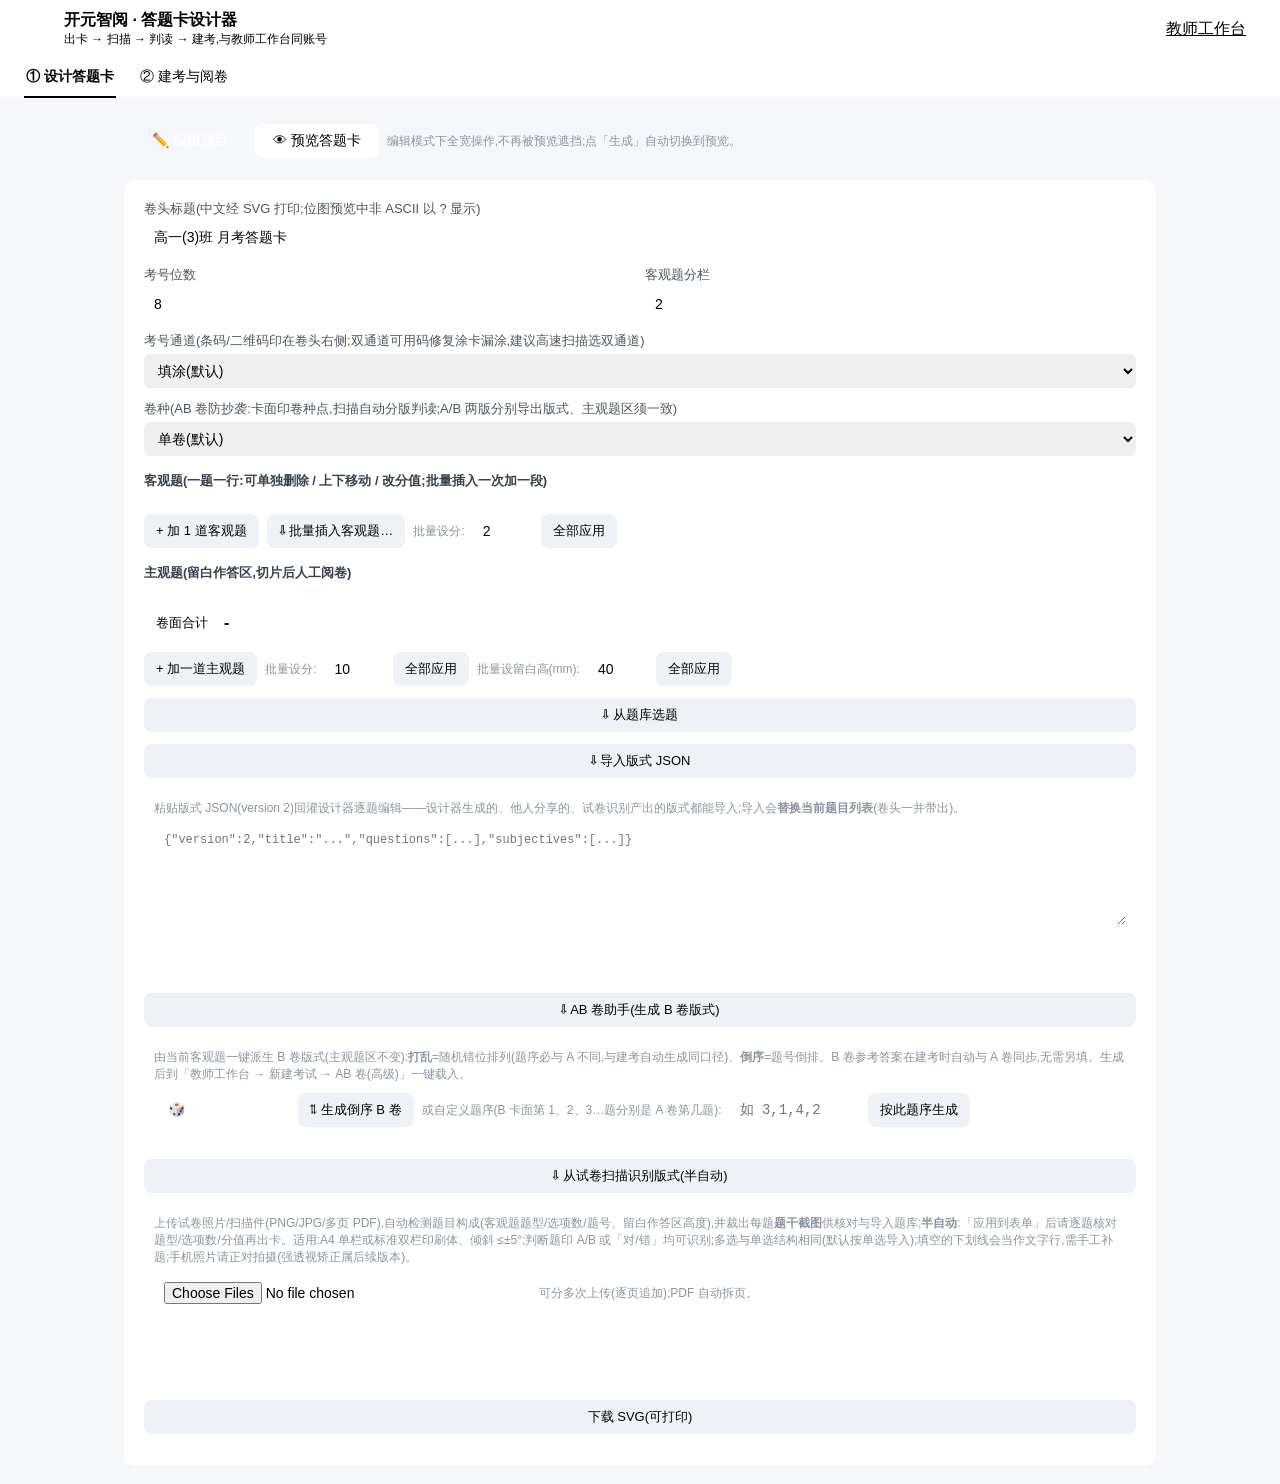
==== commit e4bab0b8: "feat(omr): 试卷识别可靠性批(双栏/对错/照片/题号审计/题干截图入题库) 算法加固(omr/paperan.go): - 多字体模板集:A~F/0~9 从单一 font.Default 扩" ====
--- a/web/index.html
+++ b/web/index.html
@@ -96,12 +96,25 @@
     </label>
     <div class="group-title">客观题(一题一行:可单独删除 / 上下移动 / 改分值;批量插入一次加一段)</div>
     <div id="objSpecs"></div>
-    <button class="secondary" onclick="addObj()">+ 加 1 道客观题</button>
-    <button class="secondary" onclick="batchObj()">⇩ 批量插入客观题…</button>
+    <div style="display:flex;gap:8px;align-items:center;flex-wrap:wrap">
+      <button class="secondary" onclick="addObj()">+ 加 1 道客观题</button>
+      <button class="secondary" onclick="batchObj()">⇩ 批量插入客观题…</button>
+      <span class="hint">批量设分:</span>
+      <input id="objScoreAll" type="number" step="0.5" min="0" value="2" style="width:60px">
+      <button class="secondary" onclick="setAllObjScore()">全部应用</button>
+    </div>
     <div class="group-title">主观题(留白作答区,切片后人工阅卷)</div>
     <div id="subSpecs"></div>
     <div class="totalbar">卷面合计 <b id="totalScore">-</b><span class="hint" id="totalDetail"></span></div>
-    <button class="secondary" onclick="addSub()">+ 加一道主观题</button>
+    <div style="display:flex;gap:8px;align-items:center;flex-wrap:wrap">
+      <button class="secondary" onclick="addSub()">+ 加一道主观题</button>
+      <span class="hint">批量设分:</span>
+      <input id="subScoreAll" type="number" step="0.5" min="0" value="10" style="width:60px">
+      <button class="secondary" onclick="setAllSubScore()">全部应用</button>
+      <span class="hint">批量设留白高(mm):</span>
+      <input id="subHeightAll" type="number" step="1" min="8" value="40" style="width:60px">
+      <button class="secondary" onclick="setAllSubHeight()">全部应用</button>
+    </div>
     <button class="secondary" id="bankPickBtn" onclick="pickBank()">⇩ 从题库选题</button>
     <div id="bankPick" hidden style="border:1px solid var(--line);border-radius:8px;padding:10px;max-height:300px;overflow:auto"></div>
     <button class="secondary" onclick="toggleImportPanel()">⇩ 导入版式 JSON</button>
@@ -127,7 +140,7 @@
     </div>
     <button class="secondary" onclick="togglePaperScan()">⇩ 从试卷扫描识别版式(半自动)</button>
     <div id="paperScan" hidden style="border:1px solid var(--line);border-radius:8px;padding:10px;display:grid;gap:8px">
-      <p class="hint">上传试卷照片/扫描件(PNG/JPG/多页 PDF),自动检测题目构成(客观题题型/选项数、留白作答区高度)并生成叠加标注图;<b>半自动</b>:「应用到表单」后请逐题核对题型/选项数/分值再出卡。适用:A4 单栏印刷体、倾斜 ≤±5°;双栏试卷请逐栏裁剪分次识别;多选与单选结构相同(默认按单选导入);判断题请印 A/B 选项;填空的下划线会当作文字行,需手工补题。</p>
+      <p class="hint">上传试卷照片/扫描件(PNG/JPG/多页 PDF),自动检测题目构成(客观题题型/选项数/题号、留白作答区高度),并裁出每题<b>题干截图</b>供核对与导入题库;<b>半自动</b>:「应用到表单」后请逐题核对题型/选项数/分值再出卡。适用:A4 单栏或标准双栏印刷体、倾斜 ≤±5°;判断题印 A/B 或「对/错」均可识别;多选与单选结构相同(默认按单选导入);填空的下划线会当作文字行,需手工补题;手机照片请正对拍摄(强透视矫正属后续版本)。</p>
       <div style="display:flex;gap:8px;align-items:center;flex-wrap:wrap">
         <input id="paperFile" type="file" accept="image/png,image/jpeg,application/pdf" multiple>
         <button class="primary" id="paperAnalyzeBtn" onclick="analyzePaper()">开始识别</button>
@@ -325,7 +338,7 @@
   const kn = { choice: "单选", judge: "判断", multiple: "多选", fillblank: "填空", subjective: "解答" };
   box.innerHTML = bankCache.map(it => `<label style="display:block;font-size:13px;padding:3px 0">
       <input type="checkbox" data-id="${it.id}">
-      [${kn[it.kind] || it.kind}${it.options ? " " + it.options + "选" : ""} ${it.score || "?"} 分] ${it.stem || "(无题干)"}
+      [${kn[it.kind] || it.kind}${it.options ? " " + it.options + "选" : ""} ${it.score || "?"} 分] ${it.stem || "(无题干)"}${it.stemImage ? ` <img src="/api/v1/bank/${it.id}/stem" onclick="OG.lightbox(this.src,'题干截图');return false" style="height:22px;vertical-align:middle;border:1px solid var(--line);border-radius:3px;cursor:zoom-in">` : ""}
       <span class="hint">答:${it.answer || "-"} · ${it.knowledge || ""}${it.difficulty ? " · " + it.difficulty : ""}</span>
     </label>`).join("") + `<button class="primary" onclick="insertBank()">插入所选</button> <span class="hint" id="pickMsg"></span>`;
 }
@@ -452,7 +465,7 @@
   $("paperAnalyzeBtn").disabled = true;
   const box = $("paperResult");
   try {
-    if (!paperDraft) paperDraft = { questions: [], subjectives: [], notes: [], overlays: [] };
+    if (!paperDraft) paperDraft = { questions: [], subjectives: [], notes: [], overlays: [], skews: [] };
     const images = await OG.collectScanFiles(files, box);
     let page = 0;
     for (const img of images) {
@@ -466,6 +479,7 @@
       paperDraft.questions.push(...(j.questions || []));
       paperDraft.subjectives.push(...(j.subjectives || []));
       paperDraft.notes.push(...(j.notes || []));
+      paperDraft.skews.push(+(j.skewDeg || 0));
       if (j.overlay) paperDraft.overlays.push(j.overlay);
     }
     renderPaperDraft();
@@ -479,16 +493,92 @@
     box.innerHTML = `<span class="hint">未检测到题目构成。</span>`;
     return;
   }
-  const objTotal = d.questions.reduce((a, q) => a + (+q.score || 0), 0);
+  const kn = { choice: "单选", judge: "判断" };
+  const qRows = d.questions.map((q, i) => {
+    const warn = q.note ? ` <span class="err">⚠ ${OG.esc(q.note)}</span>` : "";
+    const stem = q.stem ? ` <img src="data:image/jpeg;base64,${q.stem}" onclick="OG.lightbox(this.src,'第 ${i + 1} 题题干截图')" style="height:26px;vertical-align:middle;border:1px solid var(--line);border-radius:3px;cursor:zoom-in">` : "";
+    return `<div>第 ${i + 1} 题:${kn[q.kind] || q.kind} × ${q.options} 选项,分值待改${warn}${stem}</div>`;
+  }).join("");
+  const subRows = d.subjectives.map((s, i) => {
+    const warn = s.note ? ` <span class="err">⚠ ${OG.esc(s.note)}</span>` : "";
+    const stem = s.stem ? ` <img src="data:image/jpeg;base64,${s.stem}" onclick="OG.lightbox(this.src,'留白区 ${i + 1} 上方题干截图')" style="height:26px;vertical-align:middle;border:1px solid var(--line);border-radius:3px;cursor:zoom-in">` : "";
+    return `<div>留白区 ${i + 1}:高 ${s.heightMM}mm(扣书写边距)${warn}${stem}</div>`;
+  }).join("");
+  const skew = (d.skews || []).filter(v => Math.abs(v) >= 0.2).map(v => `页面倾斜 ${v}°(已自动矫正)`);
   box.innerHTML = `
-    <div class="ok">累计检测:客观 ${d.questions.length} 题(${objTotal} 分,统一 1 分待改)、留白作答区 ${d.subjectives.length} 处。</div>
+    <div class="ok">累计检测:客观 ${d.questions.length} 题、留白作答区 ${d.subjectives.length} 处。点缩略图可放大核对题干截图;「应用到表单」后请逐题核对题型/选项数/分值。</div>
+    ${skew.map(t => `<div class="hint">${OG.esc(t)}</div>`).join("")}
     ${(d.notes || []).map(n => `<div class="hint">⚠ ${OG.esc(n)}</div>`).join("")}
-    ${(d.overlays || []).map((b64, i) => `<img src="data:image/jpeg;base64,${b64}" alt="第${i + 1}页标注" style="max-width:100%;border:1px solid var(--line);border-radius:6px">`).join("")}
-    <div style="display:flex;gap:8px">
+    <div style="border:1px dashed var(--line);border-radius:6px;padding:8px;display:grid;gap:2px;font-size:13px">${qRows}${subRows}</div>
+    ${(d.overlays || []).map((b64, i) => `<img src="data:image/jpeg;base64,${b64}" alt="第${i + 1}页标注" onclick="OG.lightbox(this.src,'第 ${i + 1} 页检测标注')" style="max-width:100%;border:1px solid var(--line);border-radius:6px;cursor:zoom-in">`).join("")}
+    <div style="display:flex;gap:8px;align-items:center;flex-wrap:wrap">
       <button class="primary" onclick="applyPaperDraft()">应用到表单(替换当前题目)</button>
       <button class="secondary" onclick="paperDraft=null;document.getElementById('paperResult').innerHTML='';document.getElementById('paperFile').value=''">清空结果</button>
+      <button class="secondary" onclick="importDraftToBank()">⇩ 把这 ${d.questions.length + d.subjectives.length} 题导入题库…</button>
+      <span class="hint">学科 <input id="paperBankSubject" placeholder="如 数学" style="width:80px"> 知识点 <input id="paperBankKnowledge" placeholder="如 函数" style="width:100px">(可选)</span>
+      <span class="hint" id="paperBankMsg"></span>
     </div>`;
 }
+
+// importDraftToBank 把识别出的题目批量导入校本题库(题干截图随题上传)。
+// 部分失败不回滚:截图失败只影响该题无缩略图,可到题库手工补。
+async function importDraftToBank() {
+  const d = paperDraft;
+  if (!d || (!d.questions.length && !d.subjectives.length)) return;
+  const subject = ($("paperBankSubject")?.value || "").trim();
+  const knowledge = ($("paperBankKnowledge")?.value || "").trim();
+  const box = $("paperBankMsg");
+  const items = [
+    ...d.questions.map(q => ({ kind: q.kind, options: q.options, score: q.score || 1, stem: q.stem || "" })),
+    ...d.subjectives.map(s => ({ kind: "subjective", options: 0, score: 10, stem: s.stem || "" })),
+  ];
+  let ok = 0, fail = 0;
+  for (let i = 0; i < items.length; i++) {
+    box.textContent = `导入题库 ${i + 1}/${items.length}…`;
+    try {
+      const r = await fetch("/api/v1/bank", { method: "POST", headers: { "Content-Type": "application/json" }, body: JSON.stringify({ kind: items[i].kind, options: items[i].options, score: items[i].score, subject, knowledge, stem: "" }) });
+      const j = await r.json();
+      if (!r.ok) throw new Error(j.error || "HTTP " + r.status);
+      if (items[i].stem) {
+        try {
+          const fd = new FormData();
+          fd.append("image", stemBlob(items[i].stem));
+          await fetch(`/api/v1/bank/${j.id}/stem`, { method: "POST", body: fd });
+        } catch (_) { /* 截图失败不阻断:题已入库 */ }
+      }
+      ok++;
+    } catch (e) { fail++; }
+  }
+  box.textContent = `已导入 ${ok} 题${fail ? `,失败 ${fail}(请检查登录状态后重试)` : ""}。到「教师工作台 → 校本题库」查看。`;
+}
+
+// stemBlob base64 JPEG → Blob(题干截图上传)。
+function stemBlob(b64) {
+  const bin = atob(b64);
+  const arr = new Uint8Array(bin.length);
+  for (let i = 0; i < bin.length; i++) arr[i] = bin.charCodeAt(i);
+  return new Blob([arr], { type: "image/jpeg" });
+}
+// —— 批量设分值 / 留白高:识别导入后逐格改分太痛,一键按当前行序全量套用 ——
+function setAllObjScore() {
+  const v = +$("objScoreAll").value;
+  if (!(v >= 0)) return;
+  [...$("objSpecs").children].forEach(d => { d.querySelector(".s").value = v; });
+  updateTotal();
+}
+function setAllSubScore() {
+  const v = +$("subScoreAll").value;
+  if (!(v >= 0)) return;
+  [...$("subSpecs").children].forEach(d => { d.querySelector(".s").value = v; });
+  updateTotal();
+}
+function setAllSubHeight() {
+  const v = +$("subHeightAll").value;
+  if (!(v >= 8)) return;
+  [...$("subSpecs").children].forEach(d => { d.querySelector(".h").value = v; });
+  updateTotal();
+}
+
 function applyPaperDraft() {
   const d = paperDraft;
   if (!d) return;
@@ -609,8 +699,8 @@
   t.innerHTML = "<tr><th>考试</th><th>时间</th><th>卷数</th><th>题型</th><th>操作</th></tr>";
   for (const e of list) {
     const tr = document.createElement("tr");
-    tr.innerHTML = `<td>${e.id}</td><td>${e.createdAt}</td><td>${e.students}</td>
-      <td>${e.subject ? e.subject + " · " : ""}客观 ${e.objective} + 主观 ${e.subjective}</td>
+    tr.innerHTML = `<td>${OG.esc(e.id)}</td><td>${e.createdAt}</td><td>${e.students}</td>
+      <td>${e.subject ? OG.esc(e.subject) + " · " : ""}客观 ${e.objective} + 主观 ${e.subjective}</td>
       <td style="display:flex;gap:12px;flex-wrap:wrap;align-items:center">
         <a href="/grader.html?exam=${e.id}">阅卷</a>
         <a href="/api/v1/exams/${e.id}/export.xlsx">成绩册</a>
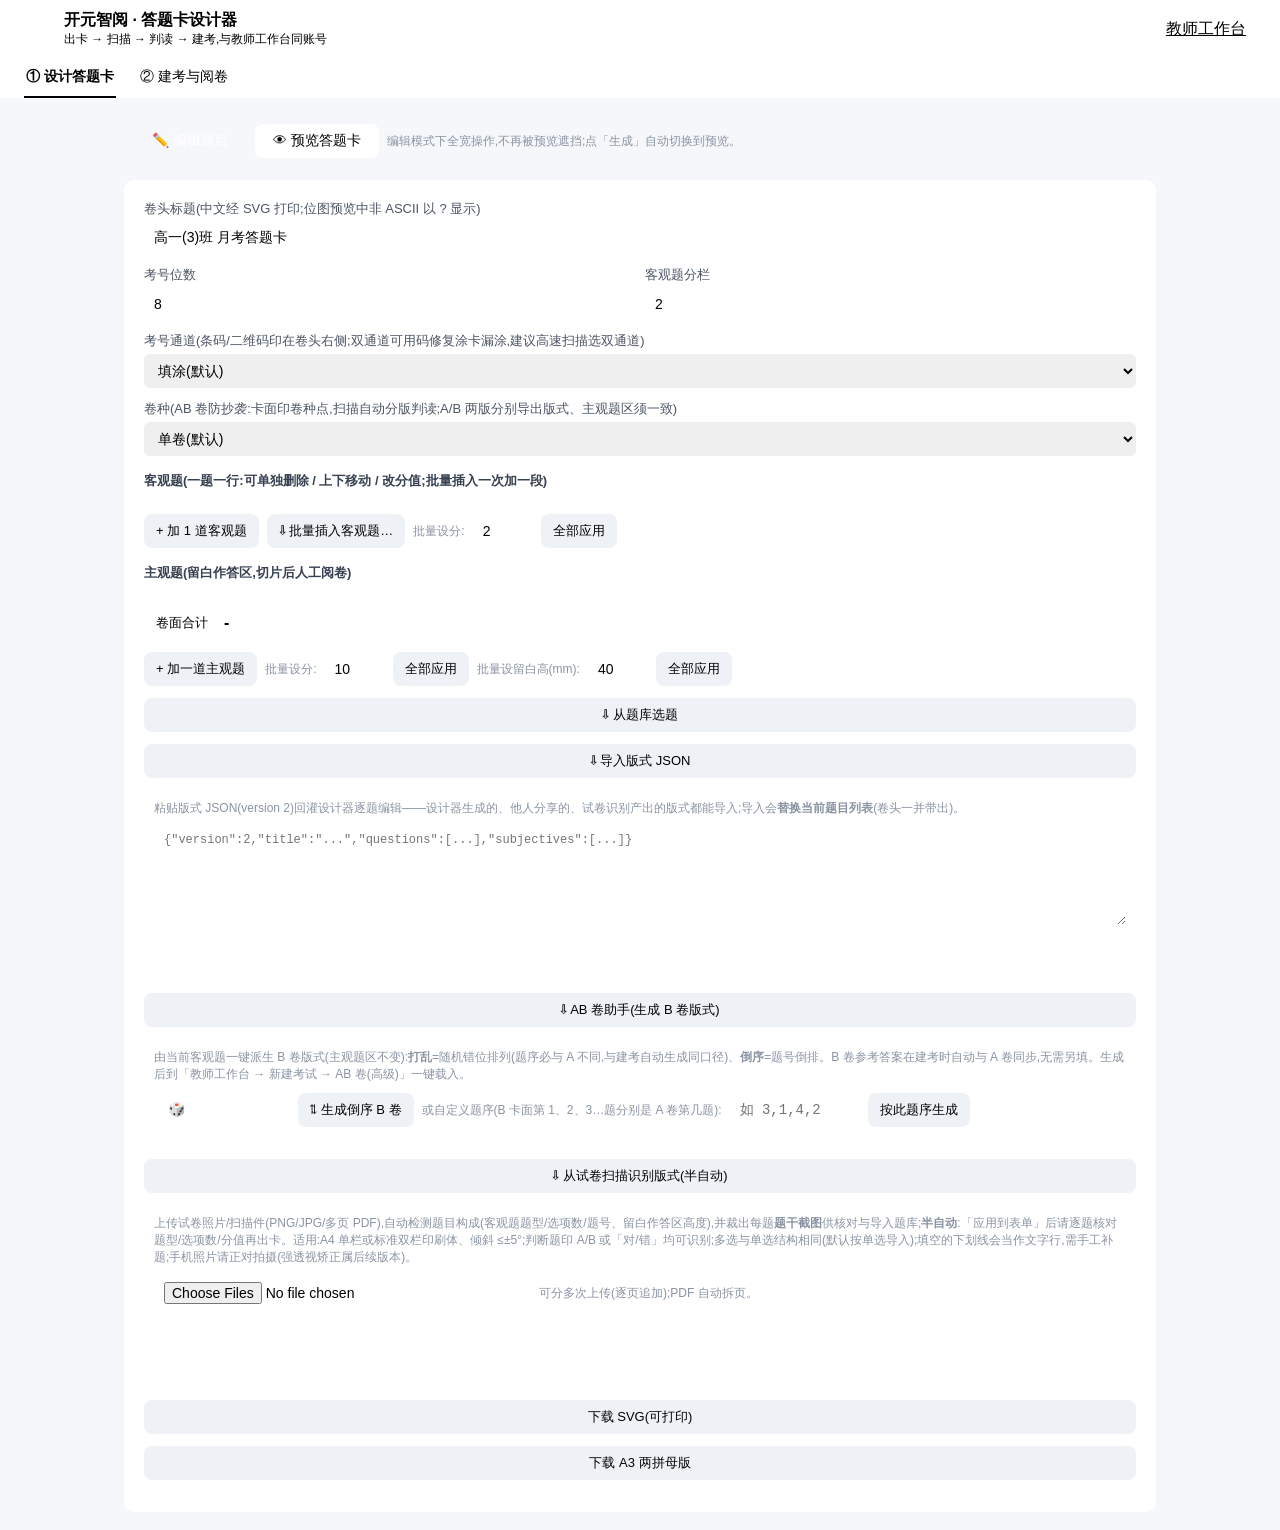
==== commit 1cffc68f: "feat(omr): 一卡多人 A3 两拼(渲染/切分/建考/出卡/三端 UI) - card: ImposeSVG/ImposePNG 拼版母版(A3 横放两份 A4 卡+裁切线),RenderSV" ====
--- a/web/index.html
+++ b/web/index.html
@@ -149,9 +149,10 @@
       <div class="err" id="paperMsg"></div>
       <div id="paperResult" style="display:grid;gap:8px"></div>
     </div>
-    <button class="primary" id="gen">生成 / 刷新预览</button>
-    <button class="secondary" id="download" disabled>下载 SVG(可打印)</button>
-    <div class="err" id="designMsg"></div>
+  <button class="primary" id="gen">生成 / 刷新预览</button>
+  <button class="secondary" id="download" disabled>下载 SVG(可打印)</button>
+  <button class="secondary" id="downloadImpose" disabled title="A3 横放一张印两份空白卡 + 中缝裁切线;建考时选「拼版两拼」后整批按 A3 出">下载 A3 两拼母版</button>
+  <div class="err" id="designMsg"></div>
   </section>
   <div class="preview-wrap">
     <div id="pageTabs" class="hint no-print" style="min-height:20px"></div>
@@ -644,6 +645,7 @@
     : "";
   $("download").disabled = false;
   $("download2").disabled = false;
+  $("downloadImpose").disabled = pageCount > 1; // 拼版仅单页版式(服务端同口径)
   $("examLayout").value = JSON.stringify(buildLayout());
   localStorage.setItem("og.lastLayout", $("examLayout").value); // 供教师工作台「新建考试」一键载入
   setDesignMode("preview"); // 生成成功自动切到预览
@@ -658,6 +660,16 @@
   const blob = new Blob([currentSVG], { type: "image/svg+xml" });
   const a = document.createElement("a");
   a.href = URL.createObjectURL(blob); a.download = "opengrade-sheet.svg"; a.click();
+  URL.revokeObjectURL(a.href);
+};
+// A3 两拼母版:同一空白卡印左右两份 + 裁切线(个性化按名册出卡走考试详情「打印 A/B 卷」)
+$("downloadImpose").onclick = async () => {
+  $("designMsg").textContent = "";
+  const res = await fetch("/api/v1/cards?impose=2", { method: "POST", headers: { "Content-Type": "application/json" }, body: JSON.stringify({ layout: buildLayout() }) });
+  if (!res.ok) { $("designMsg").className = "err"; $("designMsg").textContent = (await res.json()).error; return; }
+  const blob = new Blob([await res.text()], { type: "image/svg+xml" });
+  const a = document.createElement("a");
+  a.href = URL.createObjectURL(blob); a.download = "opengrade-sheet-2up-a3.svg"; a.click();
   URL.revokeObjectURL(a.href);
 };
 
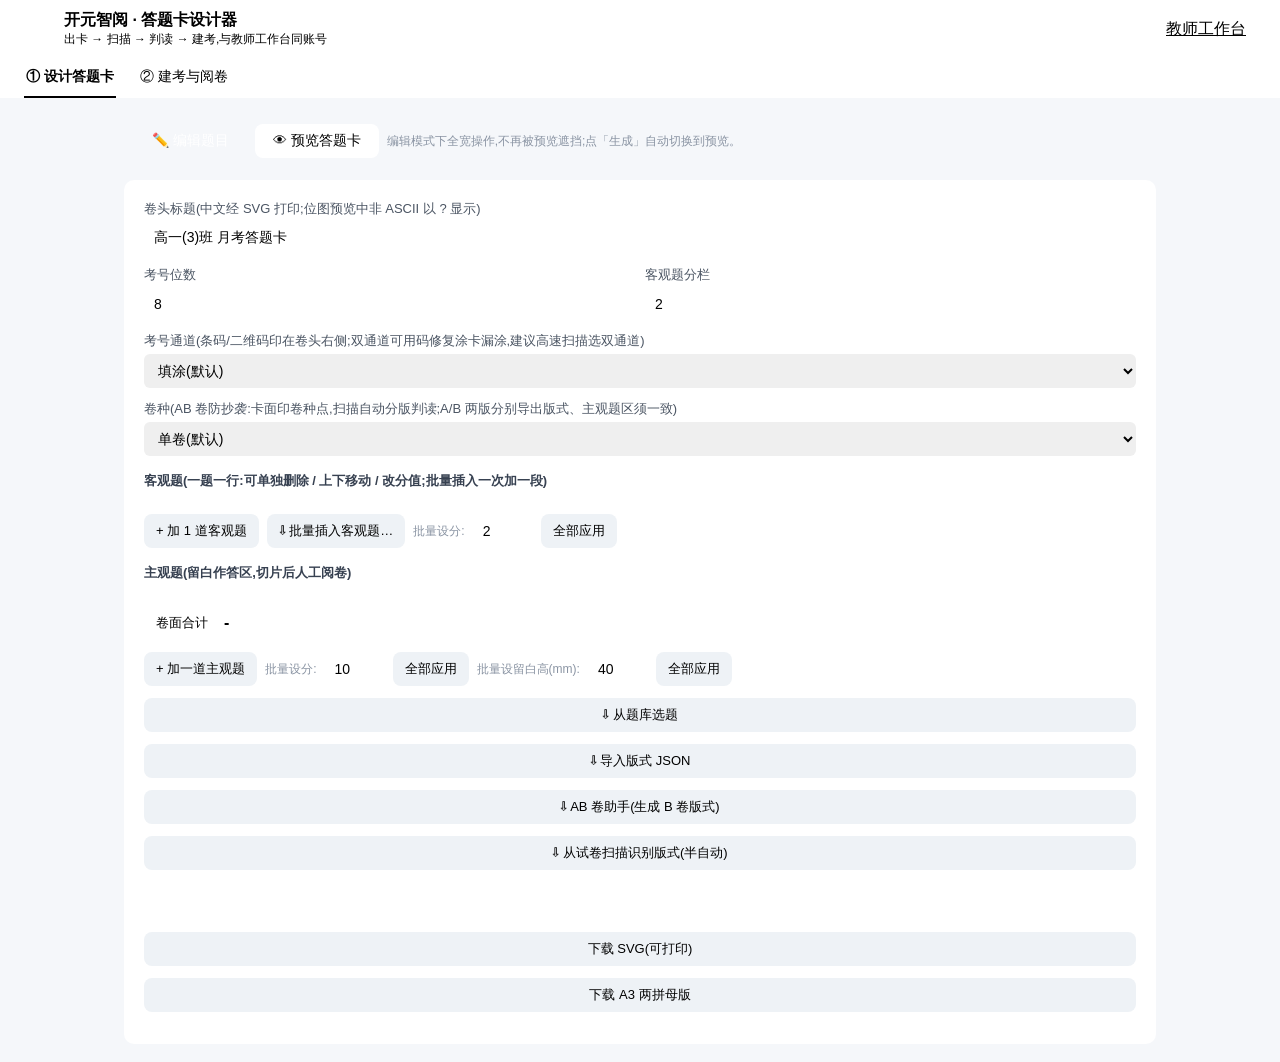
==== commit ba01069b: "fix(web): CodeRabbit 全量评审 Web 批 - 阅卷:切题请求代次防过期覆盖;无可领卷/锁定/查询失败区分提示(不再误报全部阅完) - 小问行与候选考号改原生 button(键盘可" ====
--- a/web/index.html
+++ b/web/index.html
@@ -49,6 +49,9 @@
   table { width:100%; border-collapse:collapse; font-size:13px; }
   td, th { border-bottom:1px solid var(--line); padding:6px 8px; text-align:left; }
   a { color:var(--brand); }
+/* 折叠面板:hidden 属性 + 展开态网格布局(内联 display:grid 会覆盖 hidden 的 UA 样式,
+   导致切换按钮失效 —— 评审 index.html:121) */
+#importPanel:not([hidden]), #abHelper:not([hidden]), #paperScan:not([hidden]) { display: grid; gap: 8px; }
 </style>
 </head>
 <body>
@@ -118,7 +121,7 @@
     <button class="secondary" id="bankPickBtn" onclick="pickBank()">⇩ 从题库选题</button>
     <div id="bankPick" hidden style="border:1px solid var(--line);border-radius:8px;padding:10px;max-height:300px;overflow:auto"></div>
     <button class="secondary" onclick="toggleImportPanel()">⇩ 导入版式 JSON</button>
-    <div id="importPanel" hidden style="border:1px solid var(--line);border-radius:8px;padding:10px;display:grid;gap:8px">
+    <div id="importPanel" hidden style="border:1px solid var(--line);border-radius:8px;padding:10px">
       <p class="hint">粘贴版式 JSON(version 2)回灌设计器逐题编辑——设计器生成的、他人分享的、试卷识别产出的版式都能导入;导入会<b>替换当前题目列表</b>(卷头一并带出)。</p>
       <textarea id="importJSON" rows="6" placeholder='{"version":2,"title":"...","questions":[...],"subjectives":[...]}' style="font-family:monospace;font-size:12px"></textarea>
       <div style="display:flex;gap:8px;align-items:center">
@@ -127,7 +130,7 @@
       </div>
     </div>
     <button class="secondary" onclick="toggleABHelper()">⇩ AB 卷助手(生成 B 卷版式)</button>
-    <div id="abHelper" hidden style="border:1px solid var(--line);border-radius:8px;padding:10px;display:grid;gap:8px">
+    <div id="abHelper" hidden style="border:1px solid var(--line);border-radius:8px;padding:10px">
       <p class="hint">由当前客观题一键派生 B 卷版式(主观题区不变):<b>打乱</b>=随机错位排列(题序必与 A 不同,与建考自动生成同口径)、<b>倒序</b>=题号倒排。B 卷参考答案在建考时自动与 A 卷同步,无需另填。生成后到「教师工作台 → 新建考试 → AB 卷(高级)」一键载入。</p>
       <div style="display:flex;gap:8px;align-items:center;flex-wrap:wrap">
         <button class="primary" onclick="makeBV('shuffle')">🎲 生成打乱 B 卷</button>
@@ -139,7 +142,7 @@
       <div class="hint" id="abResult"></div>
     </div>
     <button class="secondary" onclick="togglePaperScan()">⇩ 从试卷扫描识别版式(半自动)</button>
-    <div id="paperScan" hidden style="border:1px solid var(--line);border-radius:8px;padding:10px;display:grid;gap:8px">
+    <div id="paperScan" hidden style="border:1px solid var(--line);border-radius:8px;padding:10px">
       <p class="hint">上传试卷照片/扫描件(PNG/JPG/多页 PDF),自动检测题目构成(客观题题型/选项数/题号、留白作答区高度),并裁出每题<b>题干截图</b>供核对与导入题库;<b>半自动</b>:「应用到表单」后请逐题核对题型/选项数/分值再出卡。适用:A4 单栏或标准双栏印刷体、倾斜 ≤±5°;判断题印 A/B 或「对/错」均可识别;多选与单选结构相同(默认按单选导入);填空的下划线会当作文字行,需手工补题;手机照片请正对拍摄(强透视矫正属后续版本)。</p>
       <div style="display:flex;gap:8px;align-items:center;flex-wrap:wrap">
         <input id="paperFile" type="file" accept="image/png,image/jpeg,application/pdf" multiple>
@@ -221,7 +224,7 @@
       <option value="choice">单选</option><option value="judge">判断</option><option value="multiple">多选</option>
     </select>
     <input type="number" class="o" value="${options}" min="2" max="6" title="选项数">
-    <input type="number" class="s" value="${score}" min="0.5" step="0.5" title="分值">
+    <input type="number" class="s" value="${score}" min="0.5" step="0.5" title="分值" oninput="updateTotal()">
     <button class="mv" title="上移" onclick="moveSpec(this,-1)">▲</button>
     <button class="mv" title="下移" onclick="moveSpec(this,1)">▼</button>
     <button class="del" title="删除本题" onclick="delSpec(this)">×</button>
@@ -280,12 +283,12 @@
     <span class="qno"></span>
     <select class="k"><option value="fillblank">填空</option><option value="subjective">解答</option></select>
     <input type="text" class="l" value="${label}" placeholder="题干(可空)">
-    <input type="number" class="s" value="${score}" title="满分">
+    <input type="number" class="s" value="${score}" title="满分" oninput="updateTotal()">
     <button class="mv" title="上移" onclick="moveSpec(this,-1)">▲</button>
     <button class="mv" title="下移" onclick="moveSpec(this,1)">▼</button>
     <button class="del" title="删除本题" onclick="delSpec(this)">×</button>
     <input type="number" class="h" value="${height}" min="4" max="120" title="作答区高度 mm" style="grid-column:span 2">
-    <input type="text" class="p" value="${parts}" placeholder="拆小问分值,如 6,5,6(留空=整题一问)">
+    <input type="text" class="p" value="${parts}" placeholder="拆小问分值,如 6,5,6(留空=整题一问)" oninput="updateTotal()">
     <input type="text" class="e" value="${elective}" placeholder="选做组(如 A;同组题互为多选一,2~4 道)" title="选做题:卡面印题号区,判分只取学生涂选的题">
     <input type="text" class="kn know" placeholder="知识点标签(可空,多个用 , 或 、 分隔)" title="用于学情掌握度分析">`;
   div.querySelector(".k").value = kind;
